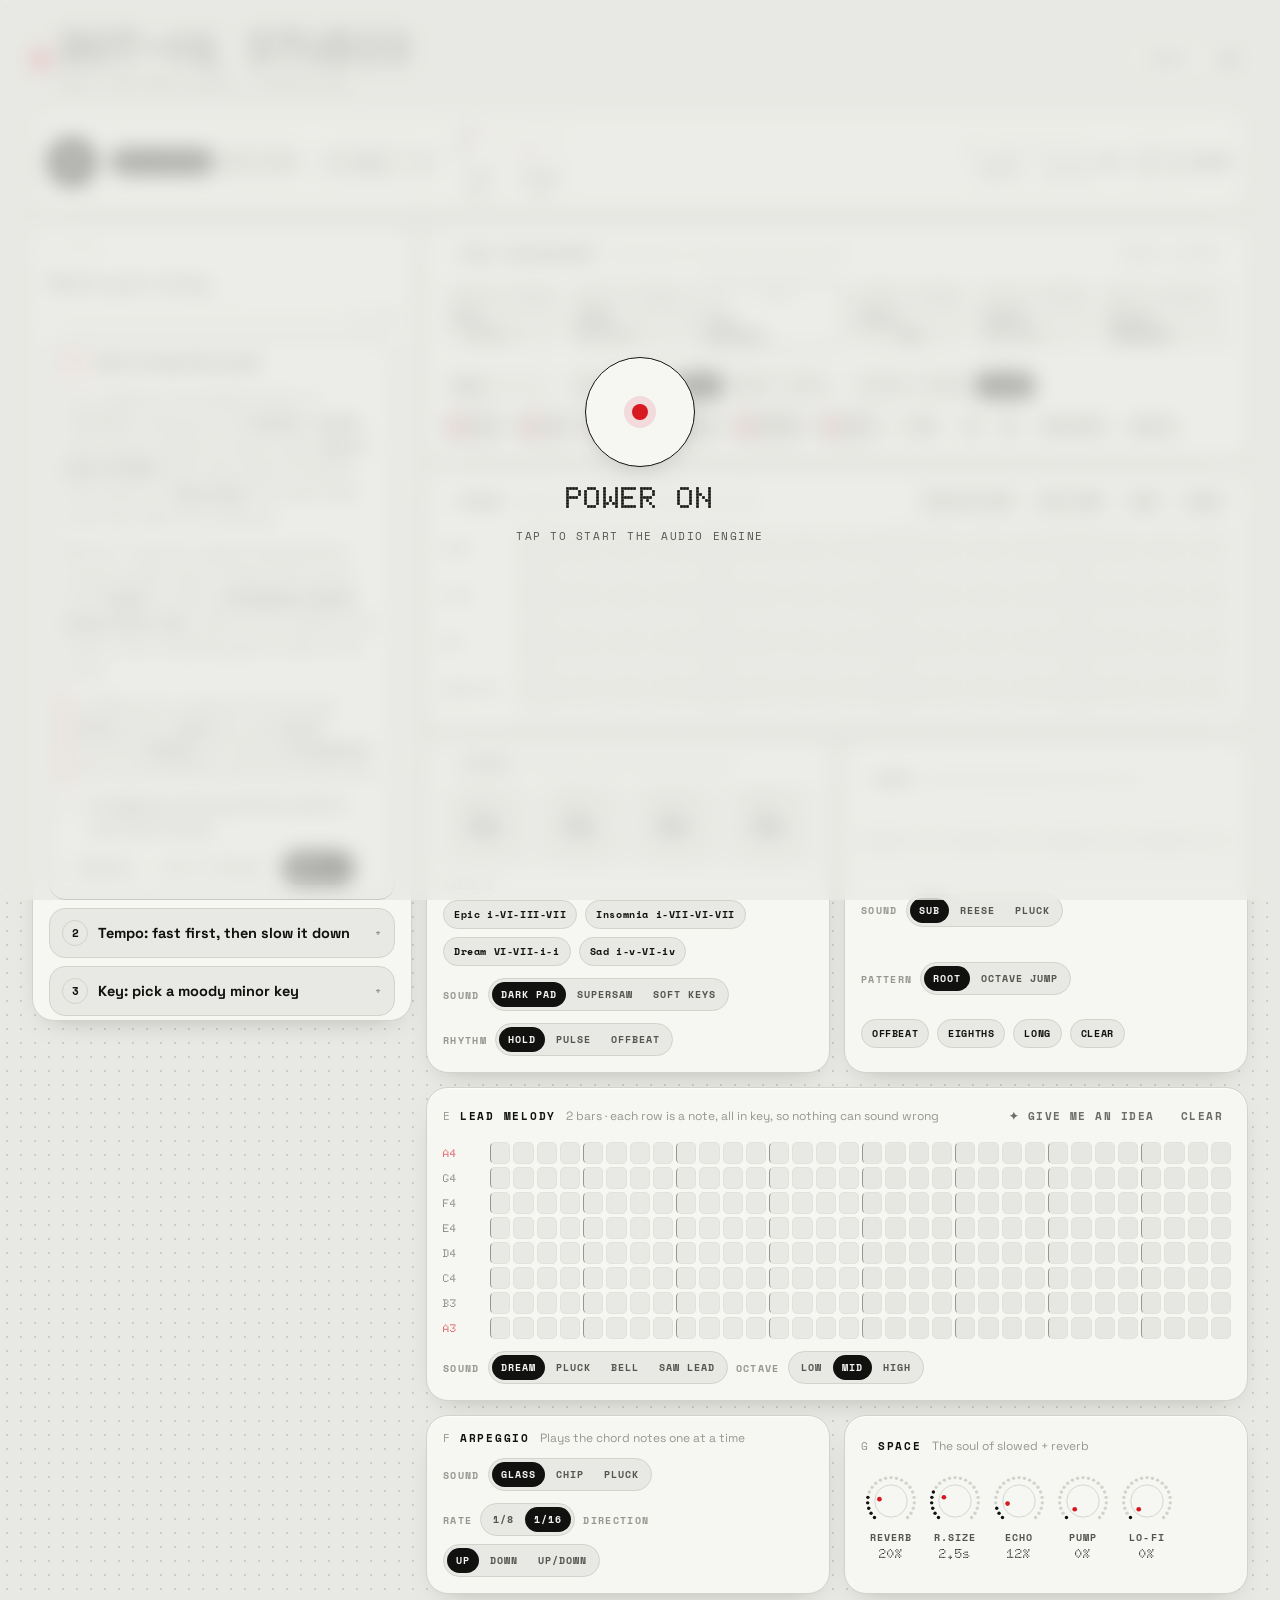
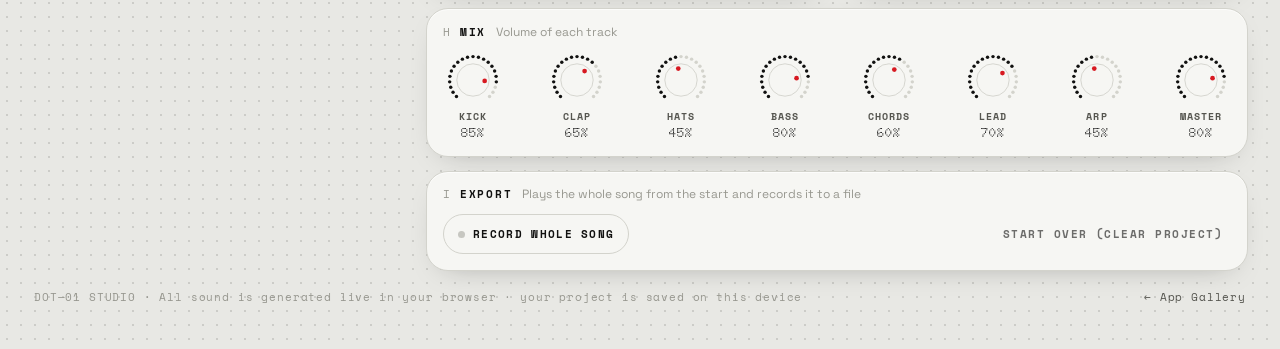
==== public/studio.html @ 74b5aeea "Add DOT-01 Studio: guided multitrack slowed-EDM maker Co-Authored-By: Claude Opus 5.5 <noreply@anthr" ====
<!doctype html>
<html lang="en">
<head>
<meta charset="utf-8" />
<meta name="viewport" content="width=device-width, initial-scale=1, viewport-fit=cover" />
<title>DOT-01 Studio · Make Your Own Slowed EDM</title>
<meta name="description" content="No experience needed: follow the step-by-step guide and build your own slowed + reverb EDM track with drums, bass, chords, melody and arrangement on the same page, then record and download it." />
<meta name="theme-color" content="#0a0a0a" />
<link rel="icon" href="data:image/svg+xml,%3Csvg xmlns='http://www.w3.org/2000/svg' viewBox='0 0 32 32'%3E%3Crect width='32' height='32' rx='8' fill='%23111'/%3E%3Cg fill='%23eee'%3E%3Ccircle cx='8' cy='16' r='2'/%3E%3Ccircle cx='12' cy='11' r='2'/%3E%3Ccircle cx='16' cy='16' r='2'/%3E%3Ccircle cx='20' cy='21' r='2'/%3E%3C/g%3E%3Ccircle cx='24' cy='16' r='2.6' fill='%23D71921'/%3E%3C/svg%3E" />
<link rel="preconnect" href="https://fonts.googleapis.com" />
<link rel="preconnect" href="https://fonts.gstatic.com" crossorigin />
<link href="https://fonts.googleapis.com/css2?family=Doto:wght@500;700;900&family=Space+Grotesk:wght@400;500;600&family=Space+Mono:wght@400;700&display=swap" rel="stylesheet" />
<link rel="stylesheet" href="style.css?v=3" />
<link rel="stylesheet" href="studio.css?v=1" />
</head>
<body class="studio-page">
<div class="app studio-app">
  <header class="top">
    <div class="brand">
      <span class="brand-dot" aria-hidden="true"></span>
      <div><h1 class="dotfont">DOT—01 STUDIO</h1><p class="mono sub">Make your own slowed + reverb EDM</p></div>
    </div>
    <div class="top-actions">
      <a class="pill" href="./" title="Back to the single synth">SYNTH</a>
      <button class="pill icon" id="theme-btn" aria-label="Toggle light / dark"><svg viewBox="0 0 24 24" width="16" height="16" fill="none" stroke="currentColor" stroke-width="2"><circle cx="12" cy="12" r="8"/><path d="M12 4a8 8 0 0 1 0 16Z" fill="currentColor"/></svg></button>
    </div>
  </header>

  <!-- transport -->
  <section class="card transport" id="transport">
    <div class="tp-left">
      <button class="play-btn" id="play" aria-label="Play / stop"><span class="pb-icon"></span></button>
      <div class="seg" id="play-mode"><button data-v="loop" class="on">LOOP SECTION</button><button data-v="song">WHOLE SONG</button></div>
      <select class="tp-select" id="loop-section" aria-label="Section to loop"></select>
    </div>
    <div class="tp-mid" id="tp-knobs"></div>
    <div class="tp-right">
      <div class="tp-read mono"><span>REAL BPM</span><b class="dotfont" id="eff-bpm">102</b></div>
      <div class="tp-read mono"><span>POSITION</span><b class="dotfont" id="pos">1.1</b></div>
      <label class="tp-key mono">KEY <select class="tp-select" id="key-root" aria-label="Key"></select><span>MINOR</span></label>
    </div>
  </section>

  <div class="studio">
    <!-- guide -->
    <aside class="guide card" id="guide" aria-label="Tutorial">
      <div class="g-head">
        <div class="mono g-kicker">TUTORIAL</div>
        <input class="g-title" id="song-title" maxlength="40" placeholder="Name your song…" aria-label="Song title" />
        <div class="g-progress"><div class="g-bar"><i id="g-bar"></i></div><span class="mono" id="g-count">0 / 13</span></div>
      </div>
      <ol class="g-steps" id="g-steps"></ol>
    </aside>

    <!-- workspace -->
    <main class="work">
      <section class="card panel" id="p-song">
        <div class="p-head"><div class="mod-title"><span class="idx">A</span>SONG ARRANGEMENT</div><span class="p-sub">Each block is a section. Click one to edit it</span><div class="grow"></div><button class="ghost-btn" id="song-reset">RESET LAYOUT</button></div>
        <div class="timeline" id="timeline"></div>
        <div class="sec-edit" id="sec-edit"></div>
      </section>

      <section class="card panel" id="p-drums">
        <div class="p-head"><div class="mod-title"><span class="idx">B</span>DRUMS</div><span class="p-sub">16 steps per bar · every 4 steps is one beat</span><div class="grow"></div><div class="btn-row" id="drum-presets"></div></div>
        <div class="grid" id="drum-grid"></div>
      </section>

      <div class="two">
        <section class="card panel" id="p-chords">
          <div class="p-head"><div class="mod-title"><span class="idx">C</span>CHORDS</div><span class="p-sub">4-bar loop · click a chord to change it</span></div>
          <div class="prog" id="prog"></div>
          <div class="p-row"><span class="lbl mono">PRESETS</span><div class="btn-row" id="prog-presets"></div></div>
          <div class="p-row"><span class="lbl mono">SOUND</span><div class="seg" data-p="chords.sound"></div></div>
          <div class="p-row"><span class="lbl mono">RHYTHM</span><div class="seg" data-p="chords.rhythm"></div></div>
        </section>
        <section class="card panel" id="p-bass">
          <div class="p-head"><div class="mod-title"><span class="idx">D</span>BASS</div><span class="p-sub">Automatically follows the chord roots</span></div>
          <div class="grid one" id="bass-grid"></div>
          <div class="p-row"><span class="lbl mono">SOUND</span><div class="seg" data-p="bass.sound"></div></div>
          <div class="p-row"><span class="lbl mono">PATTERN</span><div class="seg" data-p="bass.mode"></div><div class="grow"></div><div class="btn-row" id="bass-presets"></div></div>
        </section>
      </div>

      <section class="card panel" id="p-lead">
        <div class="p-head"><div class="mod-title"><span class="idx">E</span>LEAD MELODY</div><span class="p-sub">2 bars · each row is a note, all in key, so nothing can sound wrong</span><div class="grow"></div><button class="ghost-btn" id="lead-idea">✦ GIVE ME AN IDEA</button><button class="ghost-btn" id="lead-clear">CLEAR</button></div>
        <div class="roll-wrap"><div class="roll" id="roll"></div></div>
        <div class="p-row"><span class="lbl mono">SOUND</span><div class="seg" data-p="lead.sound"></div><span class="lbl mono">OCTAVE</span><div class="seg" data-p="lead.oct"></div></div>
      </section>

      <div class="two">
        <section class="card panel" id="p-arp">
          <div class="p-head"><div class="mod-title"><span class="idx">F</span>ARPEGGIO</div><span class="p-sub">Plays the chord notes one at a time</span></div>
          <div class="p-row"><span class="lbl mono">SOUND</span><div class="seg" data-p="arp.sound"></div></div>
          <div class="p-row"><span class="lbl mono">RATE</span><div class="seg" data-p="arp.rate"></div><span class="lbl mono">DIRECTION</span><div class="seg" data-p="arp.dir"></div></div>
        </section>
        <section class="card panel" id="p-fx">
          <div class="p-head"><div class="mod-title"><span class="idx">G</span>SPACE</div><span class="p-sub">The soul of slowed + reverb</span></div>
          <div class="knobs" id="fx-knobs"></div>
        </section>
      </div>

      <section class="card panel" id="p-mix">
        <div class="p-head"><div class="mod-title"><span class="idx">H</span>MIX</div><span class="p-sub">Volume of each track</span><div class="grow"></div><div class="meter" aria-hidden="true"><canvas id="meter"></canvas></div></div>
        <div class="knobs mix" id="mix-knobs"></div>
      </section>

      <section class="card panel export" id="p-export">
        <div class="p-head"><div class="mod-title"><span class="idx">I</span>EXPORT</div><span class="p-sub">Plays the whole song from the start and records it to a file</span></div>
        <div class="btn-row">
          <button class="pill" id="rec-song"><span class="led rec" id="rec-led"></span><span id="rec-label">RECORD WHOLE SONG</span></button>
          <span class="hint mono" id="rec-info"></span>
          <div class="grow"></div>
          <button class="ghost-btn" id="proj-reset">START OVER (CLEAR PROJECT)</button>
        </div>
      </section>
    </main>
  </div>

  <footer class="foot mono">
    <span>DOT—01 STUDIO · All sound is generated live in your browser · your project is saved on this device</span>
    <a href="https://app-gallery.zichaoleng55.workers.dev/">← App Gallery</a>
  </footer>
</div>

<div class="power" id="power">
  <button class="power-btn" id="power-btn">
    <span class="power-ring" aria-hidden="true"></span>
    <span class="dotfont">POWER ON</span>
    <span class="mono">Tap to start the audio engine</span>
  </button>
</div>
<div class="toast mono" id="toast" role="status"></div>
<script src="studio.js?v=1"></script>
</body>
</html>
---- public/style.css ----
/* DOT-01 — monochrome dot-matrix design with a single red accent */
:root {
  --bg: #e8e8e4; --panel: #f6f6f3; --ink: #111110; --ink2: #55554f; --mute: #97978f; --line: #d3d3cc; --line2: #e2e2dc;
  --dot: rgba(17, 17, 16, .13); --red: #d71921; --red-soft: rgba(215, 25, 33, .12);
  --screen: #0b0b0a; --screen-ink: #ecece6; --screen-dim: rgba(236, 236, 230, .16);
  --key-w: #fbfbf8; --key-b: #151514; --shadow: 0 1px 0 rgba(255, 255, 255, .7) inset, 0 10px 30px -18px rgba(0, 0, 0, .35);
  --dotfont: 'Doto', 'Space Mono', monospace; --mono: 'Space Mono', ui-monospace, monospace; --sans: 'Space Grotesk', system-ui, sans-serif;
  color-scheme: light;
}
@media (prefers-color-scheme: dark) {
  :root:not([data-theme="light"]) {
    --bg: #050505; --panel: #0f0f0e; --ink: #ecece6; --ink2: #a8a8a0; --mute: #66665f; --line: #262624; --line2: #1b1b1a;
    --dot: rgba(236, 236, 230, .075); --screen: #000; --key-w: #1c1c1a; --key-b: #ecece6; --shadow: 0 1px 0 rgba(255, 255, 255, .04) inset, 0 12px 30px -20px rgba(0, 0, 0, .9); color-scheme: dark;
  }
}
:root[data-theme="dark"] {
  --bg: #050505; --panel: #0f0f0e; --ink: #ecece6; --ink2: #a8a8a0; --mute: #66665f; --line: #262624; --line2: #1b1b1a;
  --dot: rgba(236, 236, 230, .075); --screen: #000; --key-w: #1c1c1a; --key-b: #ecece6; --shadow: 0 1px 0 rgba(255, 255, 255, .04) inset, 0 12px 30px -20px rgba(0, 0, 0, .9); color-scheme: dark;
}
* { box-sizing: border-box; margin: 0; }
html { -webkit-text-size-adjust: 100%; }
body {
  font-family: var(--sans); color: var(--ink); background-color: var(--bg);
  background-image: radial-gradient(var(--dot) 1.1px, transparent 1.3px); background-size: 14px 14px;
  min-height: 100vh; -webkit-font-smoothing: antialiased; transition: background-color .4s;
}
button { font: inherit; color: inherit; cursor: pointer; }
.dotfont { font-family: var(--dotfont); font-weight: 700; letter-spacing: .02em; }
.mono { font-family: var(--mono); }
.grow { flex: 1; }
.app { max-width: 1320px; margin: 0 auto; padding: 22px clamp(14px, 3vw, 32px) 40px; display: grid; gap: 14px; }

/* header */
.top { display: flex; align-items: center; justify-content: space-between; gap: 16px; padding: 4px 2px 6px; }
.brand { display: flex; align-items: center; gap: 14px; }
.brand h1 { font-size: clamp(30px, 4.4vw, 44px); line-height: 1; font-weight: 900; }
.brand .sub { font-size: 11px; letter-spacing: .14em; text-transform: uppercase; color: var(--ink2); margin-top: 6px; }
.brand-dot { width: 14px; height: 14px; border-radius: 50%; background: var(--red); box-shadow: 0 0 0 5px var(--red-soft); animation: breathe 3s ease-in-out infinite; }
@keyframes breathe { 50% { box-shadow: 0 0 0 9px transparent; } }
.top-actions { display: flex; gap: 8px; }

/* pills & buttons */
.pill { display: inline-flex; align-items: center; gap: 8px; height: 34px; padding: 0 14px; border-radius: 999px; border: 1px solid var(--line); background: var(--panel); font: 700 11px var(--mono); letter-spacing: .12em; transition: border-color .2s, transform .1s, background .2s; }
.pill:hover { border-color: var(--ink); } .pill:active { transform: scale(.96); }
a.pill { color: inherit; text-decoration: none; }
.pill.icon { width: 34px; padding: 0; justify-content: center; font-size: 16px; }
.pill.on { background: var(--ink); color: var(--panel); border-color: var(--ink); }
.ghost-btn { border: 0; background: none; font: 700 10.5px var(--mono); letter-spacing: .14em; color: var(--screen-ink); opacity: .6; padding: 6px 8px; border-radius: 8px; }
.ghost-btn:hover { opacity: 1; background: var(--screen-dim); }
.card:not(.screen) .ghost-btn { color: var(--ink); }
.card:not(.screen) .ghost-btn:hover { background: var(--line2); }
.led { width: 7px; height: 7px; border-radius: 50%; background: var(--mute); opacity: .5; display: inline-block; transition: background .15s, box-shadow .15s, opacity .15s; }
.led.on { background: var(--ink); opacity: 1; }
.led.rec.on, .led.hot { background: var(--red); opacity: 1; box-shadow: 0 0 8px var(--red); }
.pill.on .led.on { background: var(--panel); }
.pill.on .led.rec.on { background: var(--red); }
kbd { font: 700 10px var(--mono); border: 1px solid var(--line); border-bottom-width: 2px; border-radius: 5px; padding: 1px 5px; background: var(--panel); }

/* cards */
.card { background: var(--panel); border: 1px solid var(--line); border-radius: 22px; box-shadow: var(--shadow); }

/* screen */
.screen { background: var(--screen); border-color: #000; color: var(--screen-ink); overflow: hidden; position: relative; }
.screen::after { content: ""; position: absolute; inset: 0; pointer-events: none; background: repeating-linear-gradient(0deg, rgba(255, 255, 255, .03) 0 1px, transparent 1px 3px); }
.screen-inner { padding: 14px 18px 12px; display: grid; gap: 8px; }
.screen-top, .screen-bottom { display: flex; align-items: center; gap: 10px; font-size: 11px; letter-spacing: .12em; }
.screen-bottom { color: rgba(236, 236, 230, .6); flex-wrap: wrap; row-gap: 4px; }
.screen-bottom b { color: var(--screen-ink); font-weight: 700; }
.screen-bottom .led.on { background: var(--red); box-shadow: 0 0 6px var(--red); }
.nav { width: 28px; height: 28px; border-radius: 50%; border: 1px solid rgba(236, 236, 230, .25); background: none; color: var(--screen-ink); font-size: 18px; line-height: 1; }
.nav:hover { border-color: var(--screen-ink); }
.preset-name { font: 900 22px var(--dotfont); letter-spacing: .06em; min-width: 9ch; text-align: center; white-space: nowrap; overflow: hidden; text-overflow: ellipsis; max-width: 42vw; }
.preset-select { background: transparent; color: rgba(236, 236, 230, .7); border: 1px solid rgba(236, 236, 230, .2); border-radius: 8px; font: 11px var(--mono); padding: 4px 6px; max-width: 150px; }
.preset-select option { color: #111; }
.screen-main { position: relative; height: 170px; }
#viz { width: 100%; height: 100%; display: block; }
.readout { position: absolute; left: 0; bottom: 4px; display: flex; flex-direction: column; gap: 2px; pointer-events: none; transition: opacity .4s; }
.readout.dim { opacity: .35; }
.r-label { font-size: 10.5px; letter-spacing: .18em; color: rgba(236, 236, 230, .6); }
.r-val { font-size: 40px; line-height: 1; font-weight: 900; }

/* segmented */
.seg { display: inline-flex; padding: 3px; border-radius: 999px; border: 1px solid var(--line); background: var(--bg); gap: 2px; }
.seg button { border: 0; background: none; border-radius: 999px; padding: 5px 9px; font: 700 10px var(--mono); letter-spacing: .1em; color: var(--ink2); display: inline-flex; align-items: center; justify-content: center; min-width: 30px; }
.seg button.on { background: var(--ink); color: var(--panel); }
.seg button svg { width: 22px; height: 12px; }
.screen .seg { background: transparent; border-color: rgba(236, 236, 230, .2); }
.screen .seg button { color: rgba(236, 236, 230, .6); }
.screen .seg button.on { background: var(--screen-ink); color: #000; }

/* rack */
.rack { display: grid; grid-template-columns: repeat(12, minmax(0, 1fr)); gap: 14px; }
.mod { grid-column: span var(--span, 3); padding: 14px 12px 16px; display: flex; flex-direction: column; gap: 12px; min-width: 0; }
@media (max-width: 1100px) { .rack { grid-template-columns: repeat(6, minmax(0, 1fr)); } .mod { grid-column: span var(--span-md, 3); } }
@media (max-width: 640px) { .rack { grid-template-columns: 1fr; } .mod { grid-column: auto; } }
.mod-title { display: flex; align-items: center; gap: 8px; font: 700 11px var(--mono); letter-spacing: .16em; }
.mod-title .idx { color: var(--mute); font-weight: 400; }
.mod-title .grow + * { margin-left: auto; }
.mod-row { display: flex; flex-wrap: wrap; gap: 6px 2px; justify-content: space-between; }
.mod-segs { display: flex; flex-wrap: wrap; gap: 8px; align-items: center; }
.mod-segs .lbl { font: 700 9.5px var(--mono); letter-spacing: .14em; color: var(--mute); }

/* knob */
.knob { width: 60px; display: flex; flex-direction: column; align-items: center; gap: 2px; outline: none; user-select: none; -webkit-user-select: none; touch-action: none; cursor: ns-resize; }
.knob svg { width: 54px; height: 54px; overflow: visible; }
.knob .ring circle { fill: var(--line); transition: fill .08s; }
.knob .ring circle.lit { fill: var(--ink); }
.knob .cap { fill: var(--panel); stroke: var(--line); stroke-width: 1; }
.knob .ind { fill: var(--red); }
.knob:focus-visible .cap { stroke: var(--ink); stroke-width: 1.6; }
.knob.active .cap { stroke: var(--red); }
.k-label { font: 700 9.5px var(--mono); letter-spacing: .12em; color: var(--ink2); text-align: center; white-space: nowrap; }
.k-val { font: 700 13px var(--dotfont); color: var(--ink); min-height: 15px; }

/* toggles */
.tog { display: inline-flex; align-items: center; gap: 7px; font: 700 10px var(--mono); letter-spacing: .12em; padding: 6px 11px; border-radius: 999px; border: 1px solid var(--line); background: var(--bg); }
.tog.on { border-color: var(--ink); }
.tog.on .led { background: var(--red); opacity: 1; box-shadow: 0 0 6px var(--red); }

/* sequencer */
.seq-card { padding: 14px 16px 16px; display: grid; gap: 12px; }
.seq-head { display: flex; align-items: center; gap: 14px; flex-wrap: wrap; }
.seq-controls { display: flex; gap: 6px; margin-left: auto; }
.seq-body { display: grid; grid-template-columns: minmax(0, 330px) minmax(0, 1fr); gap: 18px; }
@media (max-width: 900px) { .seq-body { grid-template-columns: 1fr; } }
.arp { display: grid; gap: 10px; align-content: start; padding-right: 18px; border-right: 1px dashed var(--line); }
@media (max-width: 900px) { .arp { border-right: 0; padding-right: 0; padding-bottom: 14px; border-bottom: 1px dashed var(--line); } }
.steps-wrap { display: grid; gap: 12px; min-width: 0; }
.btn-row { display: flex; align-items: center; gap: 8px; flex-wrap: wrap; }
.hint { font-size: 10.5px; color: var(--mute); letter-spacing: .06em; }
.steps { display: grid; grid-template-columns: repeat(16, minmax(0, 1fr)); gap: 6px; }
@media (max-width: 700px) { .steps { grid-template-columns: repeat(8, minmax(0, 1fr)); } }
.step { aspect-ratio: .8; border-radius: 12px; border: 1px solid var(--line); background: var(--bg); display: flex; flex-direction: column; align-items: center; justify-content: space-between; padding: 7px 2px 6px; position: relative; transition: border-color .15s, background .15s; }
.step:nth-child(4n+1) { border-color: var(--mute); }
.step .sd { width: 10px; height: 10px; border-radius: 50%; background: var(--line); transition: background .1s, box-shadow .1s; }
.step.on .sd { background: var(--ink); }
.step.play { background: var(--line2); }
.step.play.on .sd { background: var(--red); box-shadow: 0 0 10px var(--red); }
.step .sn { font: 700 11px var(--dotfont); color: var(--mute); }
.step.on .sn { color: var(--ink); }
.step.cursor { outline: 2px solid var(--red); outline-offset: 1px; }
.step .si { position: absolute; top: 4px; left: 6px; font: 9px var(--mono); color: var(--mute); }

/* keyboard */
.keys-card { padding: 12px 16px 16px; display: grid; gap: 10px; }
.keys-head { display: flex; align-items: center; gap: 14px; flex-wrap: wrap; font-size: 11px; letter-spacing: .1em; }
.oct-ctl { display: inline-flex; align-items: center; gap: 8px; font-weight: 700; }
.hold { display: inline-flex; align-items: center; gap: 6px; font-weight: 700; cursor: pointer; }
.hold input { accent-color: var(--red); }
.keys-scroll { overflow-x: auto; padding-bottom: 4px; -webkit-overflow-scrolling: touch; }
.keys { position: relative; height: 170px; min-width: 100%; touch-action: none; user-select: none; -webkit-user-select: none; }
.key { position: absolute; top: 0; border-radius: 0 0 10px 10px; display: flex; flex-direction: column; justify-content: flex-end; align-items: center; padding-bottom: 9px; gap: 5px; font: 700 10px var(--mono); transition: background .06s; }
.key.w { height: 100%; background: var(--key-w); border: 1px solid var(--line); color: var(--mute); z-index: 1; }
.key.b { height: 60%; background: var(--key-b); color: var(--panel); z-index: 2; border-radius: 0 0 8px 8px; opacity: .95; }
.key .kd { width: 7px; height: 7px; border-radius: 50%; background: transparent; }
.key.down .kd { background: var(--red); box-shadow: 0 0 8px var(--red); }
.key.w.down { background: var(--line2); }
.key.b.down { opacity: .8; }
.key .kl { opacity: .7; } .key .kn { font-family: var(--dotfont); font-size: 11px; color: var(--ink2); }

.foot { display: flex; justify-content: space-between; flex-wrap: wrap; gap: 8px; font-size: 10.5px; color: var(--mute); letter-spacing: .08em; padding: 4px 2px; }
.foot a { color: var(--ink2); text-decoration: none; } .foot a:hover { color: var(--red); }

/* power overlay */
.power { position: fixed; inset: 0; z-index: 50; display: grid; place-items: center; background: color-mix(in srgb, var(--bg) 70%, transparent); backdrop-filter: blur(10px); -webkit-backdrop-filter: blur(10px); transition: opacity .5s; }
.power.off { opacity: 0; pointer-events: none; }
.power-btn { display: grid; justify-items: center; gap: 12px; border: 0; background: none; }
.power-btn .dotfont { font-size: 30px; font-weight: 900; }
.power-btn .mono { font-size: 11px; letter-spacing: .14em; color: var(--ink2); text-transform: uppercase; }
.power-ring { width: 110px; height: 110px; border-radius: 50%; border: 1.5px solid var(--ink); position: relative; background: var(--panel); box-shadow: var(--shadow); }
.power-ring::after { content: ""; position: absolute; left: 50%; top: 50%; width: 16px; height: 16px; margin: -8px; border-radius: 50%; background: var(--red); box-shadow: 0 0 0 8px var(--red-soft); animation: breathe 2.4s ease-in-out infinite; }
.power-btn:hover .power-ring { transform: scale(1.04); } .power-ring { transition: transform .3s; }

.toast { position: fixed; left: 50%; bottom: 22px; transform: translate(-50%, 20px); opacity: 0; background: var(--ink); color: var(--panel); font-size: 11px; letter-spacing: .1em; padding: 10px 16px; border-radius: 999px; transition: opacity .3s, transform .3s; z-index: 60; pointer-events: none; }
.toast.show { opacity: 1; transform: translate(-50%, 0); }
@media (prefers-reduced-motion: reduce) { *, *::before, *::after { animation: none !important; transition: none !important; } }
@media (max-width: 640px) { .top-actions .pill span:not(.led) { display: none; } .top-actions .pill { width: 34px; padding: 0; justify-content: center; } .preset-select { display: none; } .r-val { font-size: 30px; } .screen-main { height: 140px; } }
---- public/studio.css ----
/* DOT-01 Studio — layout on top of style.css tokens */
.studio-page { font-family: var(--sans), sans-serif; }
.studio-app { max-width: 1480px; }
a.pill { text-decoration: none; }

/* transport */
.transport { position: sticky; top: 8px; z-index: 20; display: flex; align-items: center; gap: 14px; padding: 10px 14px; flex-wrap: wrap; backdrop-filter: blur(12px); -webkit-backdrop-filter: blur(12px); background: color-mix(in srgb, var(--panel) 88%, transparent); }
.tp-left, .tp-right { display: flex; align-items: center; gap: 10px; flex-wrap: wrap; }
.tp-mid { display: flex; gap: 2px; align-items: center; }
.tp-right { margin-left: auto; }
.play-btn { width: 50px; height: 50px; border-radius: 50%; border: 0; background: var(--ink); display: grid; place-items: center; transition: transform .12s; flex: none; }
.play-btn:active { transform: scale(.94); }
.pb-icon { width: 0; height: 0; border-left: 15px solid var(--panel); border-top: 9px solid transparent; border-bottom: 9px solid transparent; margin-left: 4px; }
.play-btn.on { background: var(--red); box-shadow: 0 0 0 6px var(--red-soft); }
.play-btn.on .pb-icon { width: 14px; height: 14px; border: 0; background: #fff; border-radius: 3px; margin: 0; }
.tp-select { font: 700 11px var(--mono); letter-spacing: .06em; color: var(--ink); background: var(--bg); border: 1px solid var(--line); border-radius: 999px; padding: 7px 10px; }
.tp-read { display: grid; font-size: 9.5px; letter-spacing: .12em; color: var(--mute); text-align: right; }
.tp-read b { font-size: 22px; color: var(--ink); line-height: 1; }
.tp-key { display: inline-flex; align-items: center; gap: 6px; font-size: 10.5px; font-weight: 700; letter-spacing: .1em; }
.transport .knob { width: 58px; } .transport .knob svg { width: 44px; height: 44px; }

/* main split */
.studio { display: grid; grid-template-columns: 380px minmax(0, 1fr); gap: 14px; align-items: start; }
@media (max-width: 1080px) { .studio { grid-template-columns: 1fr; } }
.guide { position: sticky; top: 92px; max-height: calc(100vh - 104px); overflow: auto; padding: 16px; display: grid; gap: 12px; align-content: start; }
@media (max-width: 1080px) { .guide { position: static; max-height: none; } }
.g-head { display: grid; gap: 8px; }
.g-kicker { font-size: 10px; letter-spacing: .18em; color: var(--mute); }
.g-title { font: 700 20px var(--sans), sans-serif; border: 0; border-bottom: 1px dashed var(--line); background: none; color: var(--ink); padding: 4px 0 6px; width: 100%; }
.g-title:focus { outline: none; border-bottom-color: var(--red); }
.g-progress { display: flex; align-items: center; gap: 10px; font-size: 10.5px; }
.g-bar { flex: 1; height: 6px; border-radius: 99px; background: var(--line2); overflow: hidden; }
.g-bar i { display: block; height: 100%; width: 0; background: var(--ink); border-radius: 99px; transition: width .5s; }
.g-steps { list-style: none; padding: 0; display: grid; gap: 8px; counter-reset: gs; }
.g-step { border: 1px solid var(--line); border-radius: 16px; background: var(--bg); overflow: hidden; }
.g-step > button.g-sh { width: 100%; display: flex; align-items: center; gap: 10px; padding: 11px 12px; border: 0; background: none; text-align: left; }
.g-num { width: 26px; height: 26px; border-radius: 50%; border: 1px solid var(--line); display: grid; place-items: center; font: 700 11px var(--mono); flex: none; }
.g-step.done .g-num { background: var(--ink); color: var(--panel); border-color: var(--ink); }
.g-step.cur { border-color: var(--ink); background: var(--panel); }
.g-step.cur .g-num { border-color: var(--red); color: var(--red); }
.g-sh b { font-size: 14.5px; font-weight: 700; flex: 1; font-family: var(--sans), sans-serif; }
.g-sh .g-go { font: 700 10px var(--mono); color: var(--mute); letter-spacing: .1em; }
.g-body { padding: 0 14px 14px; display: none; font-size: 14px; line-height: 1.7; color: var(--ink2); font-family: var(--sans), sans-serif; }
.g-step.open .g-body { display: grid; gap: 10px; }
.g-body p { margin: 0; } .g-body b { color: var(--ink); }
.g-body .why { border-left: 2px solid var(--red); padding: 2px 0 2px 10px; font-size: 13px; }
.g-tasks { list-style: none; padding: 0; display: grid; gap: 6px; }
.g-tasks li { display: flex; gap: 8px; align-items: flex-start; font-size: 13.5px; color: var(--ink); }
.g-tasks li::before { content: ""; width: 14px; height: 14px; border-radius: 50%; border: 1.5px solid var(--mute); flex: none; margin-top: 4px; transition: all .3s; }
.g-tasks li.ok::before { background: var(--red); border-color: var(--red); box-shadow: 0 0 8px var(--red-soft); }
.g-tasks li.ok { color: var(--ink2); }
.g-acts { display: flex; gap: 8px; flex-wrap: wrap; }
.g-btn { font: 700 11px var(--mono); letter-spacing: .08em; padding: 8px 12px; border-radius: 999px; border: 1px solid var(--line); background: var(--panel); }
.g-btn.primary { background: var(--ink); color: var(--panel); border-color: var(--ink); }
.g-btn:hover { border-color: var(--ink); }

/* workspace panels */
.work { display: grid; gap: 14px; min-width: 0; }
.panel { padding: 14px 16px 16px; display: grid; gap: 12px; min-width: 0; scroll-margin-top: 100px; transition: box-shadow .4s, border-color .4s; }
.panel.focus { border-color: var(--red); box-shadow: 0 0 0 4px var(--red-soft), var(--shadow); }
.p-head { display: flex; align-items: center; gap: 10px; flex-wrap: wrap; }
.p-sub { font-size: 12px; color: var(--mute); font-family: var(--sans), sans-serif; }
.p-row { display: flex; align-items: center; gap: 8px; flex-wrap: wrap; }
.p-row .lbl, .lbl { font: 700 9.5px var(--mono); letter-spacing: .14em; color: var(--mute); }
.two { display: grid; grid-template-columns: minmax(0, 1fr) minmax(0, 1fr); gap: 14px; }
@media (max-width: 820px) { .two { grid-template-columns: 1fr; } }
.panel .ghost-btn { color: var(--ink); }
.panel .ghost-btn:hover { background: var(--line2); }
.btn-row .chipb { font: 700 10px var(--mono); letter-spacing: .06em; padding: 6px 10px; border-radius: 999px; border: 1px solid var(--line); background: var(--bg); }
.btn-row .chipb:hover { border-color: var(--ink); }
.btn-row .chipb.on { background: var(--ink); color: var(--panel); border-color: var(--ink); }

/* step grids */
.grid { display: grid; gap: 6px; }
.g-row { display: grid; grid-template-columns: 70px repeat(16, minmax(0, 1fr)); gap: 4px; align-items: center; }
.grid.one .g-row { grid-template-columns: repeat(16, minmax(0, 1fr)); }
.g-row .rl { font: 700 10px var(--mono); letter-spacing: .1em; color: var(--ink2); }
.cell { aspect-ratio: 1; min-width: 0; border-radius: 8px; border: 1px solid var(--line); background: var(--bg); padding: 0; position: relative; transition: background .08s, border-color .1s; }
.cell:nth-child(4n+2) { border-color: color-mix(in srgb, var(--mute) 70%, transparent); }
.grid.one .cell:nth-child(4n+1) { border-color: color-mix(in srgb, var(--mute) 70%, transparent); }
.cell.on { background: var(--ink); border-color: var(--ink); }
.cell.ph { box-shadow: inset 0 0 0 2px var(--red); }
.cell.on.ph { background: var(--red); border-color: var(--red); }
@media (max-width: 640px) { .g-row { grid-template-columns: 44px repeat(16, minmax(0, 1fr)); gap: 2px; } .cell { border-radius: 4px; } }

/* chords */
.prog { display: grid; grid-template-columns: repeat(4, 1fr); gap: 8px; }
.chord { border: 1px solid var(--line); border-radius: 14px; background: var(--bg); padding: 10px 6px; display: grid; justify-items: center; gap: 2px; transition: border-color .15s, background .15s; }
.chord b { font: 900 26px var(--dotfont); line-height: 1.1; }
.chord small { font: 700 9.5px var(--mono); letter-spacing: .12em; color: var(--mute); }
.chord:hover { border-color: var(--ink); }
.chord.ph { border-color: var(--red); box-shadow: 0 0 0 3px var(--red-soft); }

/* piano roll */
.roll-wrap { overflow-x: auto; }
.roll { display: grid; gap: 3px; min-width: 620px; }
.r-row { display: grid; grid-template-columns: 44px repeat(32, minmax(0, 1fr)); gap: 3px; align-items: center; }
.r-row .rl { font: 700 11px var(--dotfont); color: var(--ink2); }
.r-row .rl.root { color: var(--red); }
.rc { height: 22px; border-radius: 5px; border: 1px solid var(--line2); background: var(--bg); padding: 0; }
.rc:nth-child(4n+2) { border-left-color: var(--mute); }
.rc.bar2 { background: color-mix(in srgb, var(--bg) 70%, var(--line2)); }
.rc.on { background: var(--ink); border-color: var(--ink); }
.rc.tail { background: color-mix(in srgb, var(--ink) 35%, var(--bg)); border-color: transparent; }
.rc.ph { box-shadow: inset 0 0 0 2px var(--red); }
.rc.on.ph { background: var(--red); border-color: var(--red); }

/* knobs */
.knobs { display: flex; flex-wrap: wrap; gap: 6px 4px; }
.knobs.mix { justify-content: space-between; }
.meter canvas { width: 120px; height: 18px; display: block; }

/* song timeline */
.timeline { display: flex; gap: 6px; overflow-x: auto; padding-bottom: 4px; }
.sec { flex: none; border: 1px solid var(--line); border-radius: 14px; background: var(--bg); padding: 8px 10px; display: grid; gap: 6px; text-align: left; min-width: 96px; position: relative; transition: border-color .15s, background .15s; }
.sec.w8 { min-width: 150px; }
.sec b { font: 700 13px var(--sans), sans-serif; }
.sec small { font: 700 9.5px var(--mono); color: var(--mute); letter-spacing: .1em; }
.sec .dots { display: flex; gap: 3px; }
.sec .dots i { width: 7px; height: 7px; border-radius: 50%; background: var(--line); }
.sec .dots i.on { background: var(--ink); }
.sec.sel { border-color: var(--ink); background: var(--panel); }
.sec.ph { border-color: var(--red); box-shadow: 0 0 0 3px var(--red-soft); }
.sec .prog-bar { position: absolute; left: 0; bottom: 0; height: 3px; background: var(--red); border-radius: 0 0 0 14px; width: 0; }
.sec.add { border-style: dashed; color: var(--mute); display: grid; place-items: center; font: 700 11px var(--mono); }
.sec-edit { display: flex; gap: 10px; align-items: center; flex-wrap: wrap; padding-top: 4px; border-top: 1px dashed var(--line); }
.tt { display: inline-flex; align-items: center; gap: 6px; font: 700 10px var(--mono); letter-spacing: .1em; padding: 6px 10px; border-radius: 999px; border: 1px solid var(--line); background: var(--bg); }
.tt i { width: 8px; height: 8px; border-radius: 50%; background: var(--line); }
.tt.on { border-color: var(--ink); } .tt.on i { background: var(--red); box-shadow: 0 0 6px var(--red); }
.sec-edit input { font: 700 12px var(--sans), sans-serif; border: 1px solid var(--line); border-radius: 999px; padding: 6px 10px; background: var(--bg); color: var(--ink); width: 110px; }
.export .pill { height: 40px; }
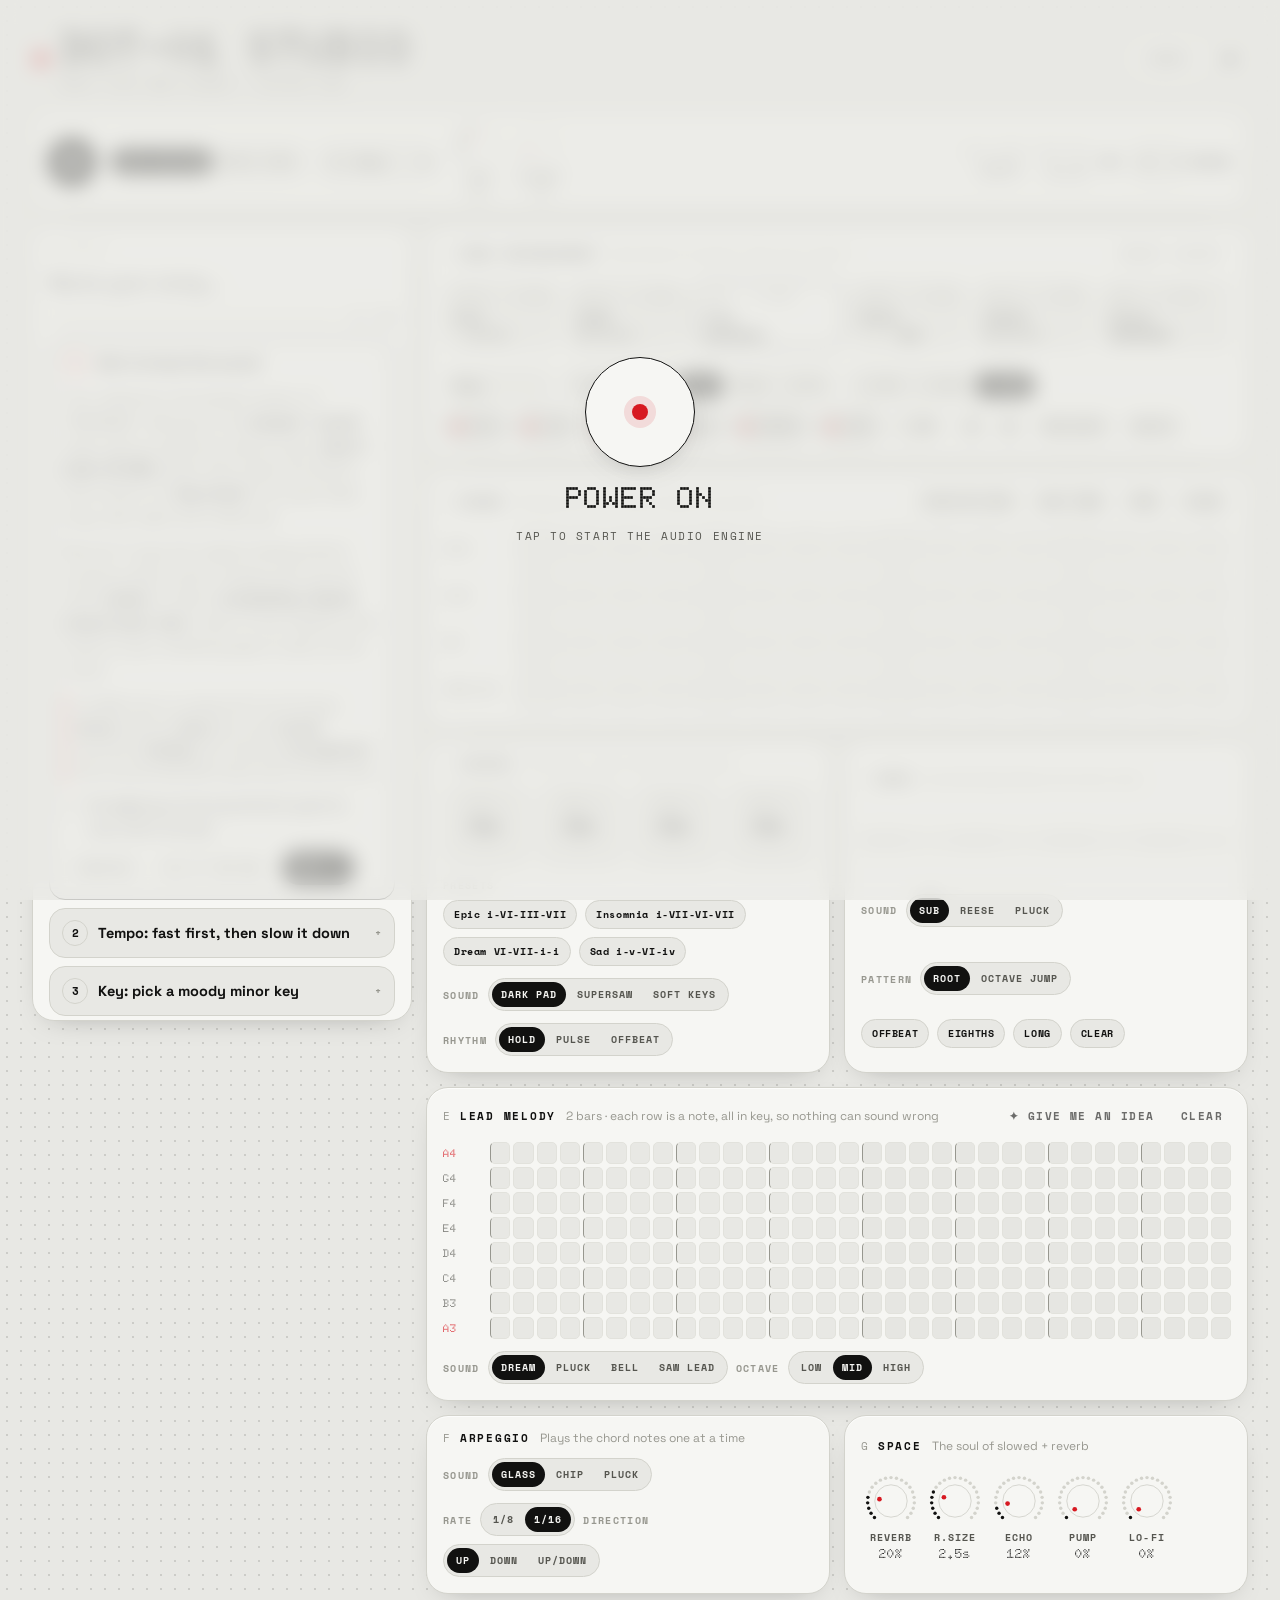
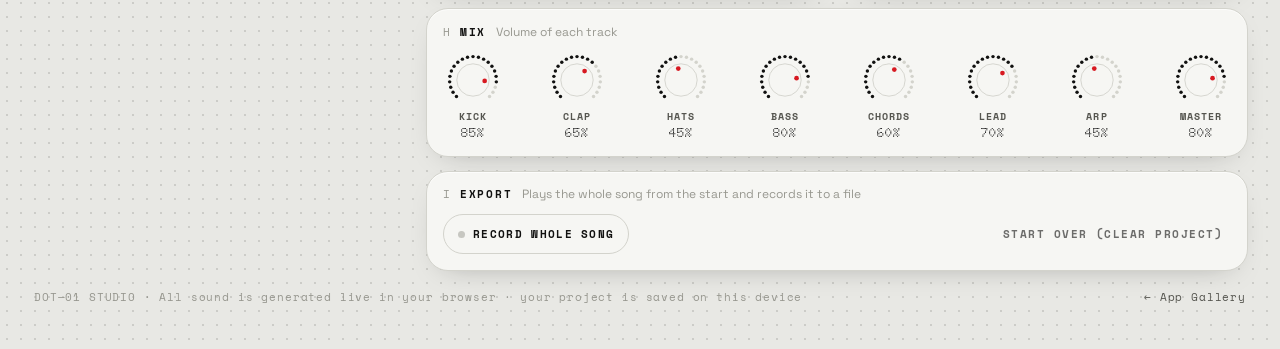
==== commit 477375fb: "Show the POWER ON screen only once per session Co-Authored-By: Claude Opus 5.5 <noreply@anthropic.co" ====
--- a/public/studio.html
+++ b/public/studio.html
@@ -10,7 +10,8 @@
 <link rel="preconnect" href="https://fonts.googleapis.com" />
 <link rel="preconnect" href="https://fonts.gstatic.com" crossorigin />
 <link href="https://fonts.googleapis.com/css2?family=Doto:wght@500;700;900&family=Space+Grotesk:wght@400;500;600&family=Space+Mono:wght@400;700&display=swap" rel="stylesheet" />
-<link rel="stylesheet" href="style.css?v=3" />
+<script>try{if(sessionStorage.getItem('dot01:powered'))document.documentElement.classList.add('powered')}catch(e){}</script>
+<link rel="stylesheet" href="style.css?v=4" />
 <link rel="stylesheet" href="studio.css?v=1" />
 </head>
 <body class="studio-page">
@@ -130,6 +131,6 @@
   </button>
 </div>
 <div class="toast mono" id="toast" role="status"></div>
-<script src="studio.js?v=1"></script>
+<script src="studio.js?v=2"></script>
 </body>
 </html>
--- a/public/style.css
+++ b/public/style.css
@@ -164,6 +164,7 @@
 /* power overlay */
 .power { position: fixed; inset: 0; z-index: 50; display: grid; place-items: center; background: color-mix(in srgb, var(--bg) 70%, transparent); backdrop-filter: blur(10px); -webkit-backdrop-filter: blur(10px); transition: opacity .5s; }
 .power.off { opacity: 0; pointer-events: none; }
+.powered .power { display: none; }
 .power-btn { display: grid; justify-items: center; gap: 12px; border: 0; background: none; }
 .power-btn .dotfont { font-size: 30px; font-weight: 900; }
 .power-btn .mono { font-size: 11px; letter-spacing: .14em; color: var(--ink2); text-transform: uppercase; }
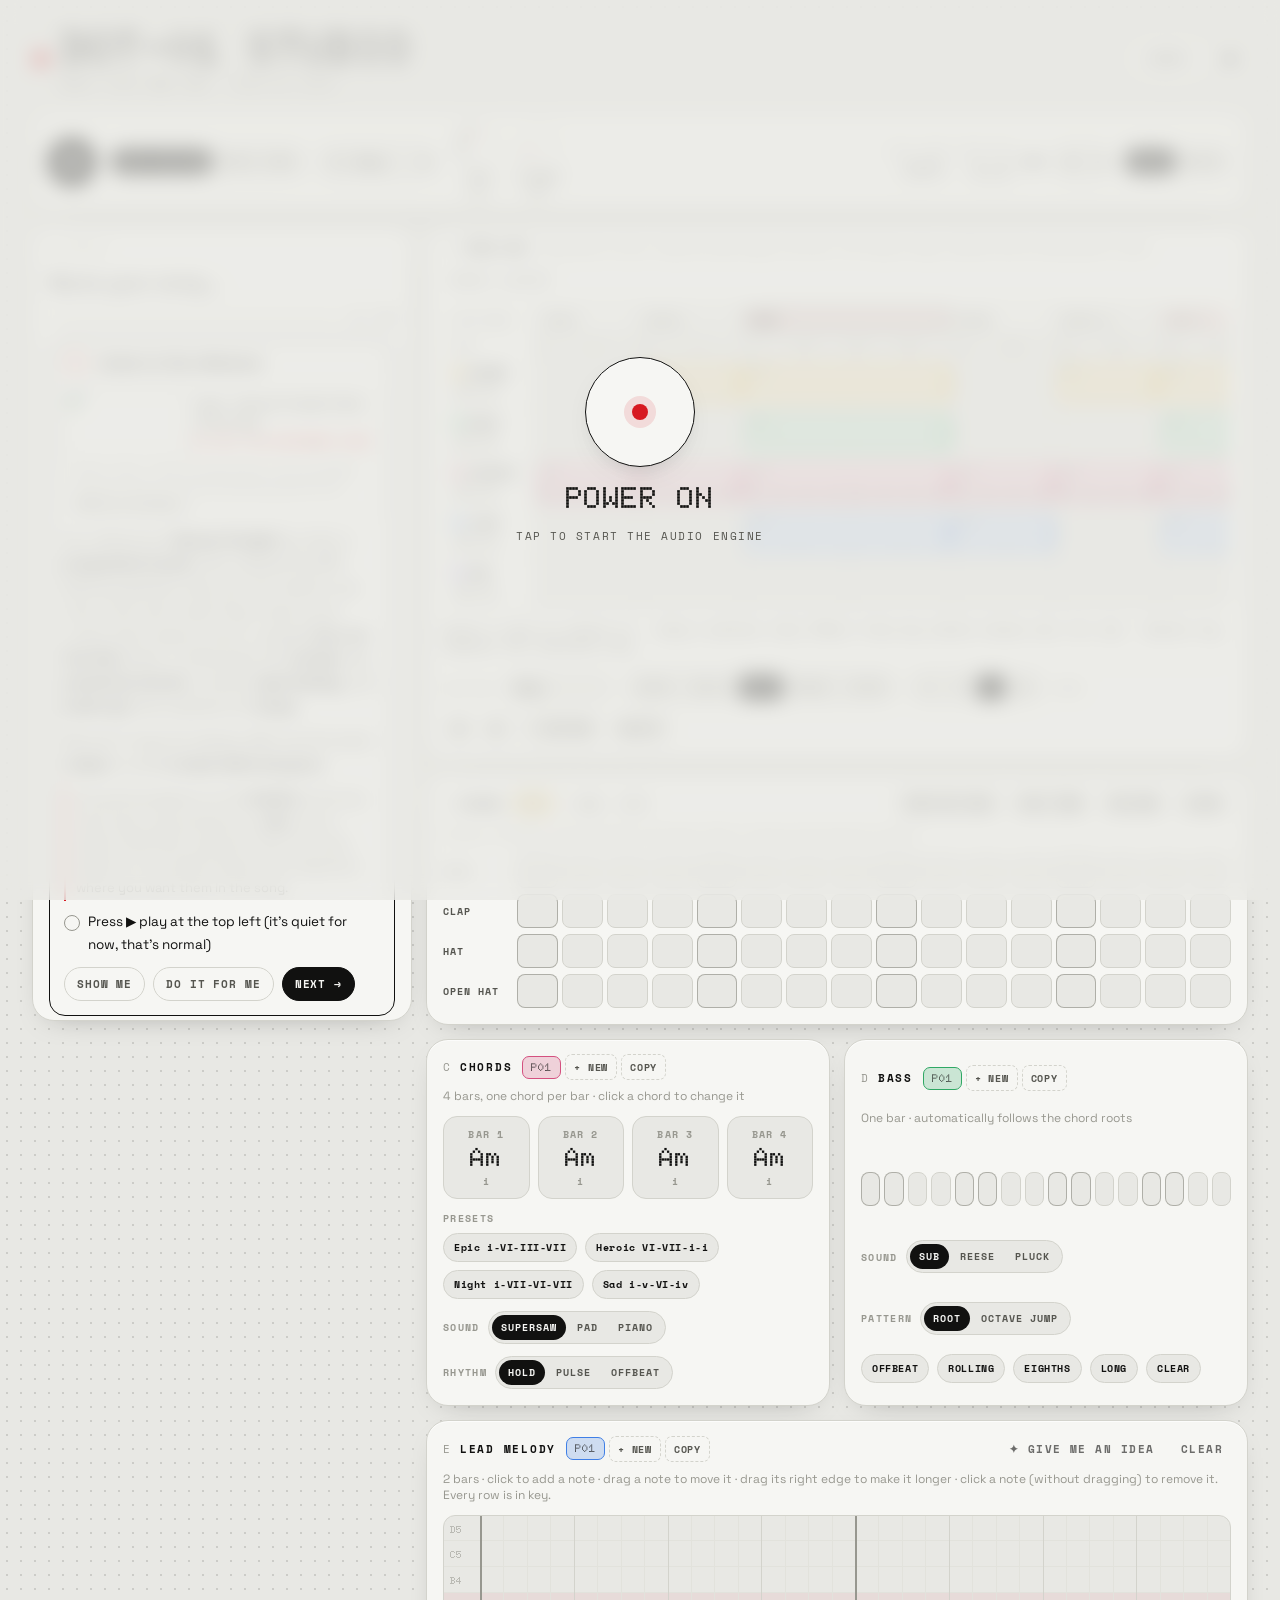
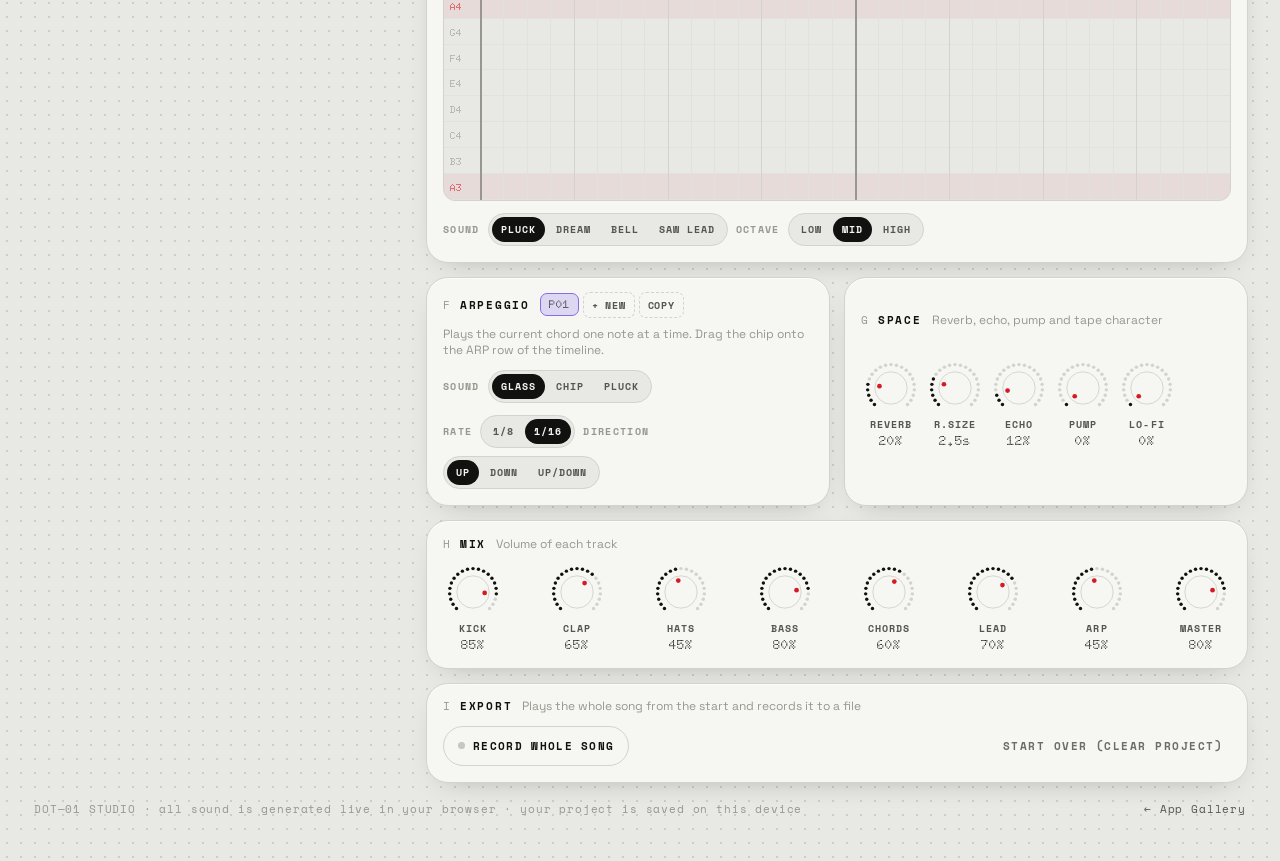
==== commit 827fede8: "Studio v2: drag-and-drop timeline, draggable piano roll, NCS reference Co-Authored-By: Claude Opus 5" ====
--- a/public/studio.html
+++ b/public/studio.html
@@ -3,8 +3,8 @@
 <head>
 <meta charset="utf-8" />
 <meta name="viewport" content="width=device-width, initial-scale=1, viewport-fit=cover" />
-<title>DOT-01 Studio · Make Your Own Slowed EDM</title>
-<meta name="description" content="No experience needed: follow the step-by-step guide and build your own slowed + reverb EDM track with drums, bass, chords, melody and arrangement on the same page, then record and download it." />
+<title>DOT-01 Studio · Make Your Own EDM</title>
+<meta name="description" content="No experience needed: follow the step-by-step guide and build your own progressive house / EDM track on a drag-and-drop timeline with drums, bass, chords, melody and arpeggio, then record and download it." />
 <meta name="theme-color" content="#0a0a0a" />
 <link rel="icon" href="data:image/svg+xml,%3Csvg xmlns='http://www.w3.org/2000/svg' viewBox='0 0 32 32'%3E%3Crect width='32' height='32' rx='8' fill='%23111'/%3E%3Cg fill='%23eee'%3E%3Ccircle cx='8' cy='16' r='2'/%3E%3Ccircle cx='12' cy='11' r='2'/%3E%3Ccircle cx='16' cy='16' r='2'/%3E%3Ccircle cx='20' cy='21' r='2'/%3E%3C/g%3E%3Ccircle cx='24' cy='16' r='2.6' fill='%23D71921'/%3E%3C/svg%3E" />
 <link rel="preconnect" href="https://fonts.googleapis.com" />
@@ -12,14 +12,14 @@
 <link href="https://fonts.googleapis.com/css2?family=Doto:wght@500;700;900&family=Space+Grotesk:wght@400;500;600&family=Space+Mono:wght@400;700&display=swap" rel="stylesheet" />
 <script>try{if(sessionStorage.getItem('dot01:powered'))document.documentElement.classList.add('powered')}catch(e){}</script>
 <link rel="stylesheet" href="style.css?v=4" />
-<link rel="stylesheet" href="studio.css?v=1" />
+<link rel="stylesheet" href="studio.css?v=3" />
 </head>
 <body class="studio-page">
 <div class="app studio-app">
   <header class="top">
     <div class="brand">
       <span class="brand-dot" aria-hidden="true"></span>
-      <div><h1 class="dotfont">DOT—01 STUDIO</h1><p class="mono sub">Make your own slowed + reverb EDM</p></div>
+      <div><h1 class="dotfont">DOT—01 STUDIO</h1><p class="mono sub">Make your own EDM · step by step</p></div>
     </div>
     <div class="top-actions">
       <a class="pill" href="./" title="Back to the single synth">SYNTH</a>
@@ -36,9 +36,10 @@
     </div>
     <div class="tp-mid" id="tp-knobs"></div>
     <div class="tp-right">
-      <div class="tp-read mono"><span>REAL BPM</span><b class="dotfont" id="eff-bpm">102</b></div>
+      <div class="tp-read mono"><span>REAL BPM</span><b class="dotfont" id="eff-bpm">128</b></div>
       <div class="tp-read mono"><span>POSITION</span><b class="dotfont" id="pos">1.1</b></div>
-      <label class="tp-key mono">KEY <select class="tp-select" id="key-root" aria-label="Key"></select><span>MINOR</span></label>
+      <label class="tp-key mono">KEY <select class="tp-select" id="key-root" aria-label="Key"></select></label>
+      <div class="seg" id="scale"><button data-v="minor">MINOR</button><button data-v="major">MAJOR</button></div>
     </div>
   </section>
 
@@ -56,26 +57,30 @@
     <!-- workspace -->
     <main class="work">
       <section class="card panel" id="p-song">
-        <div class="p-head"><div class="mod-title"><span class="idx">A</span>SONG ARRANGEMENT</div><span class="p-sub">Each block is a section. Click one to edit it</span><div class="grow"></div><button class="ghost-btn" id="song-reset">RESET LAYOUT</button></div>
-        <div class="timeline" id="timeline"></div>
+        <div class="p-head"><div class="mod-title"><span class="idx">A</span>TIMELINE</div><span class="p-sub">Drag clips to move · drag the right edge to stretch · Alt-drag to copy · double-click an empty spot to add</span><div class="grow"></div><button class="ghost-btn" id="song-reset">RESET LAYOUT</button></div>
+        <div class="tl" id="tl"></div>
+        <div class="clip-bar" id="clip-bar"></div>
         <div class="sec-edit" id="sec-edit"></div>
       </section>
 
       <section class="card panel" id="p-drums">
-        <div class="p-head"><div class="mod-title"><span class="idx">B</span>DRUMS</div><span class="p-sub">16 steps per bar · every 4 steps is one beat</span><div class="grow"></div><div class="btn-row" id="drum-presets"></div></div>
+        <div class="p-head"><div class="mod-title"><span class="idx">B</span>DRUMS</div><div class="pbar" data-tr="drums"></div><div class="grow"></div><div class="btn-row" id="drum-presets"></div></div>
+        <p class="p-sub">One bar · 16 steps · every 4 steps is one beat. Click or drag across squares to paint.</p>
         <div class="grid" id="drum-grid"></div>
       </section>
 
       <div class="two">
         <section class="card panel" id="p-chords">
-          <div class="p-head"><div class="mod-title"><span class="idx">C</span>CHORDS</div><span class="p-sub">4-bar loop · click a chord to change it</span></div>
+          <div class="p-head"><div class="mod-title"><span class="idx">C</span>CHORDS</div><div class="pbar" data-tr="chords"></div></div>
+          <p class="p-sub">4 bars, one chord per bar · click a chord to change it</p>
           <div class="prog" id="prog"></div>
           <div class="p-row"><span class="lbl mono">PRESETS</span><div class="btn-row" id="prog-presets"></div></div>
           <div class="p-row"><span class="lbl mono">SOUND</span><div class="seg" data-p="chords.sound"></div></div>
           <div class="p-row"><span class="lbl mono">RHYTHM</span><div class="seg" data-p="chords.rhythm"></div></div>
         </section>
         <section class="card panel" id="p-bass">
-          <div class="p-head"><div class="mod-title"><span class="idx">D</span>BASS</div><span class="p-sub">Automatically follows the chord roots</span></div>
+          <div class="p-head"><div class="mod-title"><span class="idx">D</span>BASS</div><div class="pbar" data-tr="bass"></div></div>
+          <p class="p-sub">One bar · automatically follows the chord roots</p>
           <div class="grid one" id="bass-grid"></div>
           <div class="p-row"><span class="lbl mono">SOUND</span><div class="seg" data-p="bass.sound"></div></div>
           <div class="p-row"><span class="lbl mono">PATTERN</span><div class="seg" data-p="bass.mode"></div><div class="grow"></div><div class="btn-row" id="bass-presets"></div></div>
@@ -83,19 +88,21 @@
       </div>
 
       <section class="card panel" id="p-lead">
-        <div class="p-head"><div class="mod-title"><span class="idx">E</span>LEAD MELODY</div><span class="p-sub">2 bars · each row is a note, all in key, so nothing can sound wrong</span><div class="grow"></div><button class="ghost-btn" id="lead-idea">✦ GIVE ME AN IDEA</button><button class="ghost-btn" id="lead-clear">CLEAR</button></div>
-        <div class="roll-wrap"><div class="roll" id="roll"></div></div>
+        <div class="p-head"><div class="mod-title"><span class="idx">E</span>LEAD MELODY</div><div class="pbar" data-tr="lead"></div><div class="grow"></div><button class="ghost-btn" id="lead-idea">✦ GIVE ME AN IDEA</button><button class="ghost-btn" id="lead-clear">CLEAR</button></div>
+        <p class="p-sub">2 bars · click to add a note · drag a note to move it · drag its right edge to make it longer · click a note (without dragging) to remove it. Every row is in key.</p>
+        <div class="roll-wrap"><div class="roll2" id="roll"></div></div>
         <div class="p-row"><span class="lbl mono">SOUND</span><div class="seg" data-p="lead.sound"></div><span class="lbl mono">OCTAVE</span><div class="seg" data-p="lead.oct"></div></div>
       </section>
 
       <div class="two">
         <section class="card panel" id="p-arp">
-          <div class="p-head"><div class="mod-title"><span class="idx">F</span>ARPEGGIO</div><span class="p-sub">Plays the chord notes one at a time</span></div>
+          <div class="p-head"><div class="mod-title"><span class="idx">F</span>ARPEGGIO</div><div class="pbar" data-tr="arp"></div></div>
+          <p class="p-sub">Plays the current chord one note at a time. Drag the chip onto the ARP row of the timeline.</p>
           <div class="p-row"><span class="lbl mono">SOUND</span><div class="seg" data-p="arp.sound"></div></div>
           <div class="p-row"><span class="lbl mono">RATE</span><div class="seg" data-p="arp.rate"></div><span class="lbl mono">DIRECTION</span><div class="seg" data-p="arp.dir"></div></div>
         </section>
         <section class="card panel" id="p-fx">
-          <div class="p-head"><div class="mod-title"><span class="idx">G</span>SPACE</div><span class="p-sub">The soul of slowed + reverb</span></div>
+          <div class="p-head"><div class="mod-title"><span class="idx">G</span>SPACE</div><span class="p-sub">Reverb, echo, pump and tape character</span></div>
           <div class="knobs" id="fx-knobs"></div>
         </section>
       </div>
@@ -118,7 +125,7 @@
   </div>
 
   <footer class="foot mono">
-    <span>DOT—01 STUDIO · All sound is generated live in your browser · your project is saved on this device</span>
+    <span>DOT—01 STUDIO · all sound is generated live in your browser · your project is saved on this device</span>
     <a href="https://app-gallery.zichaoleng55.workers.dev/">← App Gallery</a>
   </footer>
 </div>
@@ -131,6 +138,6 @@
   </button>
 </div>
 <div class="toast mono" id="toast" role="status"></div>
-<script src="studio.js?v=2"></script>
+<script src="studio.js?v=4"></script>
 </body>
 </html>
--- a/public/studio.css
+++ b/public/studio.css
@@ -129,3 +129,76 @@
 .tt.on { border-color: var(--ink); } .tt.on i { background: var(--red); box-shadow: 0 0 6px var(--red); }
 .sec-edit input { font: 700 12px var(--sans), sans-serif; border: 1px solid var(--line); border-radius: 999px; padding: 6px 10px; background: var(--bg); color: var(--ink); width: 110px; }
 .export .pill { height: 40px; }
+
+/* ───── v2: timeline, patterns, draggable piano roll ───── */
+:root { --c-drums: #d9a514; --c-bass: #2fa864; --c-chords: #d4507f; --c-lead: #3f7fe6; --c-arp: #8a6ae8; }
+.tl { position: relative; display: grid; grid-template-columns: 92px minmax(0, 1fr); border: 1px solid var(--line); border-radius: 16px; overflow: hidden; background: var(--bg); user-select: none; -webkit-user-select: none; }
+.tl-names { display: grid; grid-auto-rows: min-content; border-right: 1px solid var(--line); background: var(--panel); z-index: 2; }
+.tl-scroll { overflow-x: auto; overflow-y: hidden; position: relative; }
+.tl-inner { position: relative; }
+.tl-h { height: 26px; display: flex; align-items: center; padding: 0 10px; font: 700 9.5px var(--mono); letter-spacing: .12em; color: var(--mute); border-bottom: 1px solid var(--line2); }
+.tl-name { height: 50px; display: flex; flex-direction: column; justify-content: center; gap: 3px; padding: 0 10px; border-bottom: 1px solid var(--line2); }
+.tl-name b { font: 700 11px var(--mono); letter-spacing: .1em; display: flex; align-items: center; gap: 6px; }
+.tl-name b i { width: 8px; height: 8px; border-radius: 2px; background: var(--tc); }
+.tl-name .ms { display: flex; gap: 4px; }
+.tl-name .ms button { font: 700 9px var(--mono); width: 20px; height: 18px; border-radius: 5px; border: 1px solid var(--line); background: var(--bg); padding: 0; color: var(--ink2); }
+.tl-name .ms button.on { background: var(--ink); color: var(--panel); border-color: var(--ink); }
+.tl-name .ms button.solo.on { background: var(--red); border-color: var(--red); color: #fff; }
+.tl-marks, .tl-ruler { position: relative; height: 26px; border-bottom: 1px solid var(--line2); }
+.mark { position: absolute; top: 3px; bottom: 3px; border-radius: 7px; border: 1px solid var(--line); background: var(--panel); font: 700 9.5px var(--mono); letter-spacing: .08em; padding: 0 6px; display: flex; align-items: center; overflow: hidden; white-space: nowrap; color: var(--ink2); cursor: pointer; }
+.mark.sel { border-color: var(--ink); color: var(--ink); }
+.mark.t-drop { background: color-mix(in srgb, var(--red) 12%, var(--panel)); }
+.mark.t-build { background: repeating-linear-gradient(135deg, var(--panel) 0 5px, var(--line2) 5px 7px); }
+.tl-ruler { cursor: pointer; }
+.tl-ruler span { position: absolute; top: 7px; font: 700 9px var(--mono); color: var(--mute); transform: translateX(3px); pointer-events: none; }
+.lane { position: relative; height: 50px; border-bottom: 1px solid var(--line2); }
+.lane.muted { opacity: .35; }
+.grid-bg { position: absolute; inset: 0; pointer-events: none; }
+.clip { position: absolute; top: 5px; bottom: 5px; border-radius: 8px; background: color-mix(in srgb, var(--tc) 22%, var(--panel)); border: 1.5px solid var(--tc); overflow: hidden; cursor: grab; touch-action: none; transition: box-shadow .15s; }
+.clip:active { cursor: grabbing; }
+.clip .cl { position: absolute; left: 5px; top: 2px; font: 700 9.5px var(--dotfont); color: var(--ink); letter-spacing: .04em; pointer-events: none; }
+.clip svg { position: absolute; left: 0; top: 14px; pointer-events: none; }
+.clip .rs { position: absolute; right: 0; top: 0; bottom: 0; width: 9px; cursor: ew-resize; background: linear-gradient(90deg, transparent, color-mix(in srgb, var(--tc) 45%, transparent)); }
+.clip.sel { box-shadow: 0 0 0 2px var(--ink), 0 6px 16px -8px rgba(0, 0, 0, .5); z-index: 3; }
+.clip.ghost { opacity: .75; z-index: 5; pointer-events: none; }
+.clip.bad { border-style: dashed; opacity: .5; }
+.ph-line { position: absolute; top: 0; bottom: 0; width: 2px; background: var(--red); pointer-events: none; z-index: 4; box-shadow: 0 0 6px var(--red); }
+.cur-line { position: absolute; top: 26px; bottom: 0; width: 0; border-left: 2px dashed var(--mute); pointer-events: none; z-index: 3; }
+.clip-bar { display: flex; align-items: center; gap: 8px; flex-wrap: wrap; min-height: 30px; font: 700 10.5px var(--mono); letter-spacing: .06em; color: var(--ink2); }
+.clip-bar b { color: var(--ink); }
+.drag-chip { position: fixed; z-index: 70; pointer-events: none; padding: 5px 10px; border-radius: 8px; font: 700 11px var(--dotfont); background: var(--tc); color: #fff; box-shadow: 0 8px 20px -6px rgba(0, 0, 0, .5); transform: translate(-50%, -120%); }
+
+/* pattern chips */
+.pbar { display: flex; align-items: center; gap: 4px; flex-wrap: wrap; }
+.pchip { font: 700 11px var(--dotfont); padding: 4px 8px; border-radius: 7px; border: 1.5px solid var(--line); background: var(--bg); cursor: grab; touch-action: none; color: var(--ink2); }
+.pchip.on { border-color: var(--tc); background: color-mix(in srgb, var(--tc) 22%, var(--panel)); color: var(--ink); }
+.pbar .pact { font: 700 9.5px var(--mono); letter-spacing: .08em; padding: 5px 8px; border-radius: 7px; border: 1px dashed var(--line); background: none; color: var(--ink2); }
+.pbar .pact:hover { border-color: var(--ink); }
+.panel > .p-sub { margin: -4px 0 0; }
+
+/* draggable piano roll */
+.roll2 { position: relative; min-width: 640px; height: 286px; border-radius: 12px; border: 1px solid var(--line); background: var(--bg); overflow: hidden; touch-action: none; cursor: crosshair; }
+.roll2 .rrow { position: absolute; left: 0; right: 0; border-bottom: 1px solid var(--line2); }
+.roll2 .rrow.root { background: color-mix(in srgb, var(--red) 6%, transparent); }
+.roll2 .rlab { position: absolute; left: 6px; font: 700 10px var(--dotfont); color: var(--mute); pointer-events: none; z-index: 1; }
+.roll2 .rlab.root { color: var(--red); }
+.roll2 .vline { position: absolute; top: 0; bottom: 0; width: 1px; background: var(--line2); pointer-events: none; }
+.roll2 .vline.beat { background: var(--line); }
+.roll2 .vline.bar { background: var(--mute); width: 1.5px; }
+.note { position: absolute; border-radius: 5px; background: var(--c-lead); border: 1px solid color-mix(in srgb, var(--c-lead) 70%, #000); cursor: grab; z-index: 2; box-shadow: 0 2px 6px -3px rgba(0, 0, 0, .5); }
+.note .nr { position: absolute; right: 0; top: 0; bottom: 0; width: 8px; cursor: ew-resize; border-radius: 0 5px 5px 0; background: rgba(255, 255, 255, .28); }
+.note.drag { opacity: .85; z-index: 3; }
+.roll2 .rph { position: absolute; top: 0; bottom: 0; width: 2px; background: var(--red); z-index: 4; pointer-events: none; display: none; }
+
+/* reference player in the guide */
+.ref { border: 1px solid var(--line); border-radius: 14px; overflow: hidden; background: var(--panel); }
+.ref-btn { display: flex; align-items: center; gap: 10px; width: 100%; border: 0; padding: 0; background: none; text-align: left; }
+.ref-btn img { width: 120px; height: 68px; object-fit: cover; display: block; }
+.ref-btn span { font-size: 12.5px; line-height: 1.4; color: var(--ink); padding-right: 8px; }
+.ref-btn small { display: block; font: 700 9.5px var(--mono); letter-spacing: .1em; color: var(--red); margin-top: 3px; }
+.ref iframe { width: 100%; aspect-ratio: 16 / 9; border: 0; display: block; }
+.ref .credit { font-size: 11px; padding: 6px 10px; color: var(--mute); line-height: 1.5; }
+.ref .credit a { color: var(--ink2); }
+.transport #scale button { padding: 5px 8px; }
+.grid .cell { aspect-ratio: auto; height: 34px; }
+@media (max-width: 640px) { .grid .cell { height: 26px; } }
